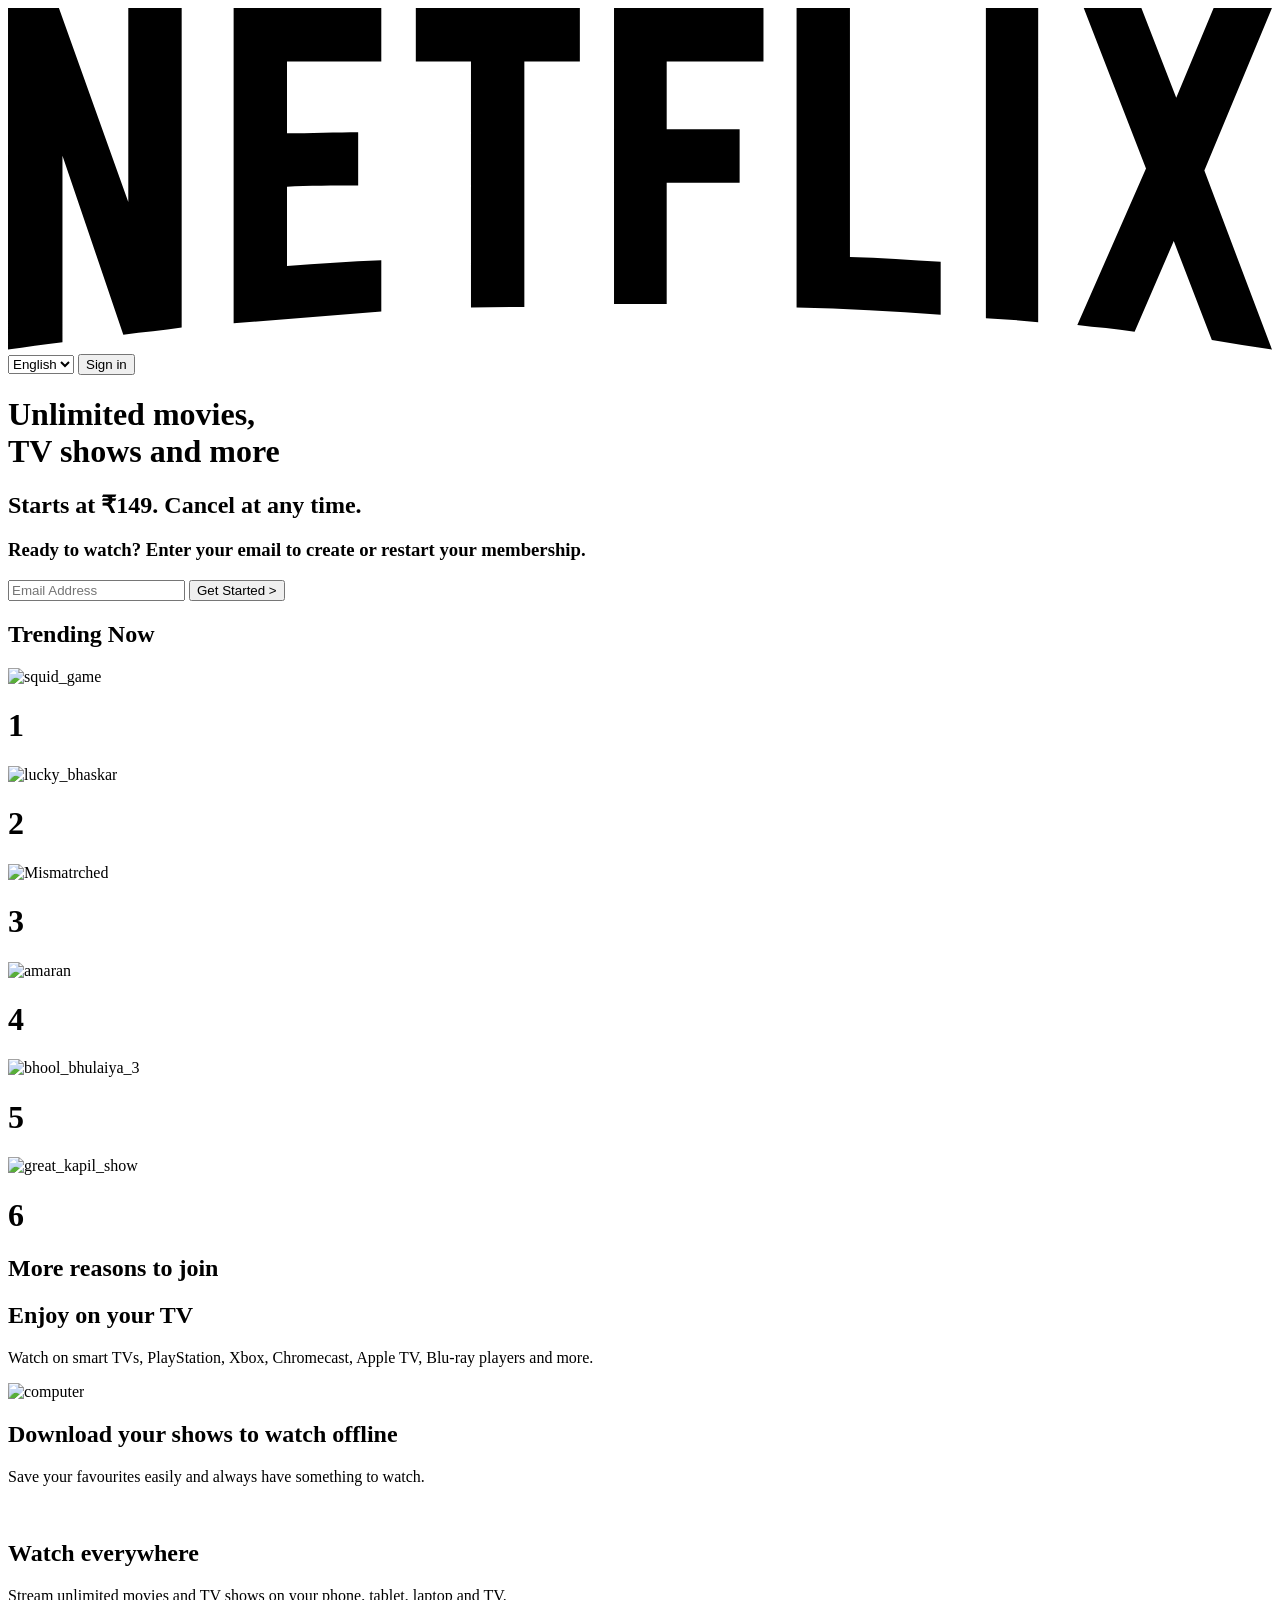
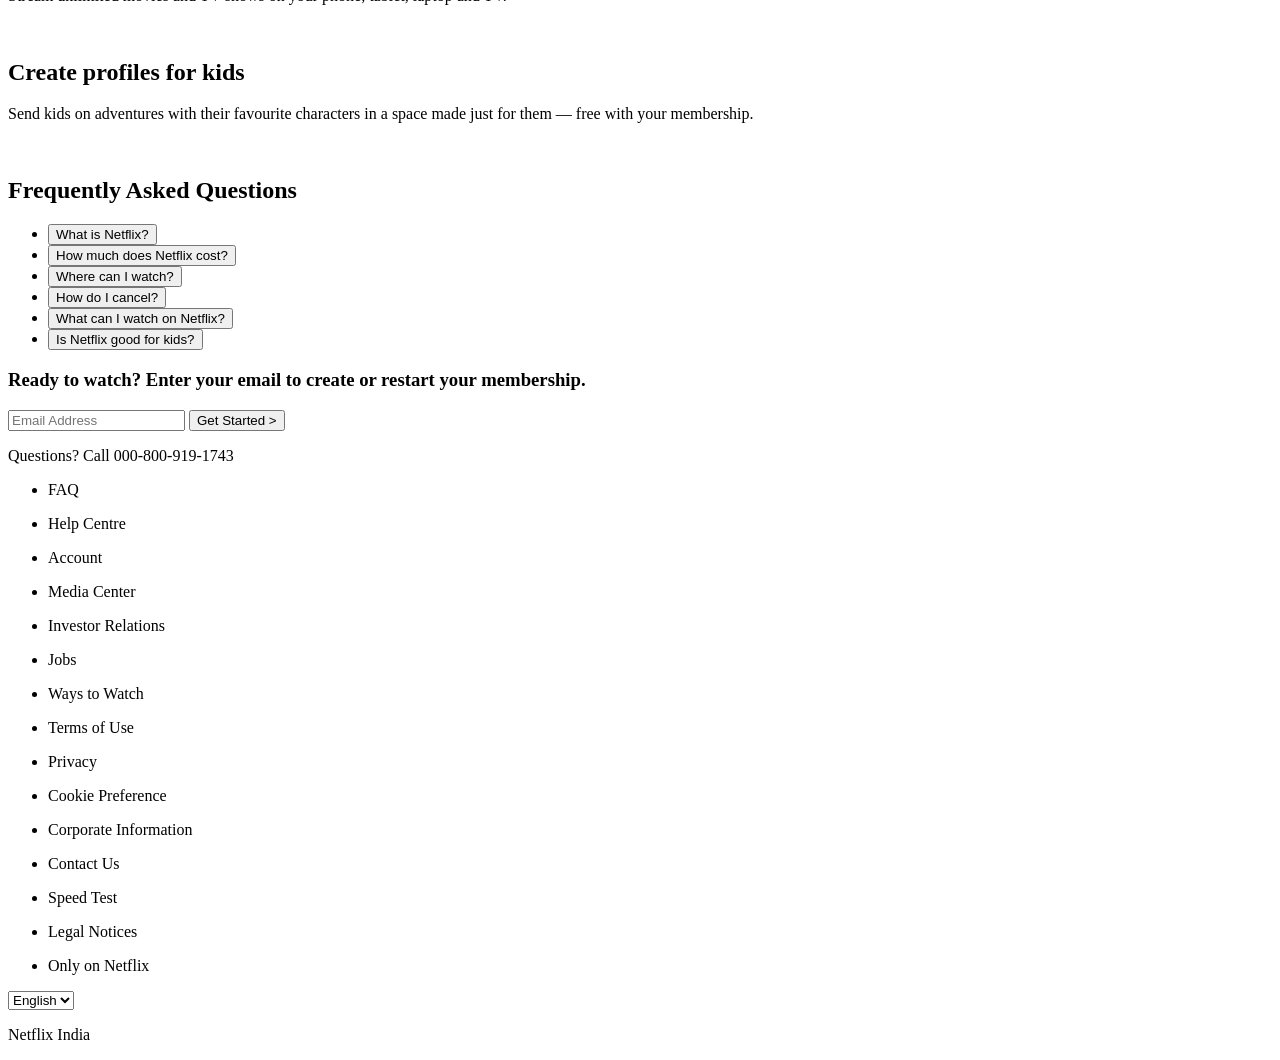
==== index.html @ cab389db "Rename Netflix/Netflix.html to index.html" ====
<!DOCTYPE html>
<html lang="en">

<head>
    <meta charset="UTF-8">
    <meta name="viewport" content="width=device-width, initial-scale=1.0">
    <meta name="description"
        content="Netflix is a streaming service that offers a wide variety of award-winning TV shows, movies, anime, documentaries">
    <title>Netflix India - Watch TV shows, movies, anime, documentaries.</title>
    <link rel="stylesheet" href="Netflix.css">
</head>

<body>
    <header>
        <div class="main">
            <div class="nav">
                <div class="logo">
                    <span><svg viewBox="0 0 111 30" version="1.1" xmlns="http://www.w3.org/2000/svg"
                            xmlns:xlink="http://www.w3.org/1999/xlink" aria-hidden="true" role="img"
                            class="default-ltr-cache-1d568uk ev1dnif2">
                            <g>
                                <path
                                    d="M105.06233,14.2806261 L110.999156,30 C109.249227,29.7497422 107.500234,29.4366857 105.718437,29.1554972 L102.374168,20.4686475 L98.9371075,28.4375293 C97.2499766,28.1563408 95.5928391,28.061674 93.9057081,27.8432843 L99.9372012,14.0931671 L94.4680851,-5.68434189e-14 L99.5313525,-5.68434189e-14 L102.593495,7.87421502 L105.874965,-5.68434189e-14 L110.999156,-5.68434189e-14 L105.06233,14.2806261 Z M90.4686475,-5.68434189e-14 L85.8749649,-5.68434189e-14 L85.8749649,27.2499766 C87.3746368,27.3437061 88.9371075,27.4055675 90.4686475,27.5930265 L90.4686475,-5.68434189e-14 Z M81.9055207,26.93692 C77.7186241,26.6557316 73.5307901,26.4064111 69.250164,26.3117443 L69.250164,-5.68434189e-14 L73.9366389,-5.68434189e-14 L73.9366389,21.8745899 C76.6248008,21.9373887 79.3120255,22.1557784 81.9055207,22.2804387 L81.9055207,26.93692 Z M64.2496954,10.6561065 L64.2496954,15.3435186 L57.8442216,15.3435186 L57.8442216,25.9996251 L53.2186709,25.9996251 L53.2186709,-5.68434189e-14 L66.3436123,-5.68434189e-14 L66.3436123,4.68741213 L57.8442216,4.68741213 L57.8442216,10.6561065 L64.2496954,10.6561065 Z M45.3435186,4.68741213 L45.3435186,26.2498828 C43.7810479,26.2498828 42.1876465,26.2498828 40.6561065,26.3117443 L40.6561065,4.68741213 L35.8121661,4.68741213 L35.8121661,-5.68434189e-14 L50.2183897,-5.68434189e-14 L50.2183897,4.68741213 L45.3435186,4.68741213 Z M30.749836,15.5928391 C28.687787,15.5928391 26.2498828,15.5928391 24.4999531,15.6875059 L24.4999531,22.6562939 C27.2499766,22.4678976 30,22.2495079 32.7809542,22.1557784 L32.7809542,26.6557316 L19.812541,27.6876933 L19.812541,-5.68434189e-14 L32.7809542,-5.68434189e-14 L32.7809542,4.68741213 L24.4999531,4.68741213 L24.4999531,10.9991564 C26.3126816,10.9991564 29.0936358,10.9054269 30.749836,10.9054269 L30.749836,15.5928391 Z M4.78114163,12.9684132 L4.78114163,29.3429562 C3.09401069,29.5313525 1.59340144,29.7497422 0,30 L0,-5.68434189e-14 L4.4690224,-5.68434189e-14 L10.562377,17.0315868 L10.562377,-5.68434189e-14 L15.2497891,-5.68434189e-14 L15.2497891,28.061674 C13.5935889,28.3437998 11.906458,28.4375293 10.1246602,28.6868498 L4.78114163,12.9684132 Z">
                                </path>
                            </g>
                        </svg></span>
                </div>
                <div class="nav_buttons">
                    <select name="LANGUAGE" id="language">
                        <option value="english" selected>English</option>
                        <option value="hindi">Hindi</option>
                    </select>
                    <button id="Sign">Sign in</button>
                </div>
            </div>
            <div class="content">
                <div class="context">
                    <div class="headings">
                        <h1>Unlimited movies,<br />TV shows and more</h1>
                        <h2>Starts at ₹149. Cancel at any time.</h2>
                    </div>
                    <div class="filed">
                        <h3>Ready to watch? Enter your email to create or restart your membership.</h3>
                        <input type="email" name="e-mail" id="e-mail" placeholder="Email Address">
                        <button id="get">Get Started ></button>
                    </div>
                </div>
            </div>
        </div>
        </div>
    </header>
    <article>
        <div class="curve">
            <div class="bd">
            </div>
            <div class="col">
            </div>
        </div>
    </article>
    <main>
        <div class="trend">
            <div class="trend_h">
                <h2>Trending Now</h2>
            </div>
            <div class="trend_img">
                <div class="t1">
                    <img src="https://occ-0-3213-3646.1.nflxso.net/dnm/api/v6/mAcAr9TxZIVbINe88xb3Teg5_OA/AAAABTsIHqmKvuiJaunFg-3M7eRlEBPik8Un-eqTK-od9x48LzeGITagPm82bIopTRvyhIEMehQNdXN2qfj0AVpDTMhftqYStaCieJdbO-jfhSkFUVGBs9eYkpkjdzOj_UCKZi53.webp?r=06c"
                        alt="squid_game">
                    <div class="textover">
                        <h1>1</h1>
                    </div>
                </div>
                <div class="t2">
                    <img src="https://occ-0-3213-3646.1.nflxso.net/dnm/api/v6/mAcAr9TxZIVbINe88xb3Teg5_OA/AAAABcJkAYihjBQ5SjWbwydLdZE8Dm1cJ0whRc21AEIS4V0VO8w65lEDAW5gwzTFTUuNqVTgBcgucwr6rMeRHra3xlru9n1CCtfOm1s.webp?r=e1d"
                        alt="lucky_bhaskar">
                    <div class="textover">
                        <h1>2</h1>
                    </div>
                </div>
                <div class="t3">
                    <img src="https://occ-0-3213-3646.1.nflxso.net/dnm/api/v6/mAcAr9TxZIVbINe88xb3Teg5_OA/AAAABZJH5UgOhy6NyDoAfEigLLNPRc_cw2W7Gz87mbTfvRDHbr1fLHhrPpcKQdXnREMcUcZbnX8_ZK8mYS1CgW8B4NXHcTA-grl4BSpgtPn-jMwZpsh7Kk2XcJArjUbsdp0u5JLX.webp?r=e02"
                        alt="Mismatrched">
                    <div class="textover">
                        <h1>3</h1>
                    </div>
                </div>
                <div class="t4">
                    <img src="https://occ-0-3213-3646.1.nflxso.net/dnm/api/v6/mAcAr9TxZIVbINe88xb3Teg5_OA/AAAABVE91f6aWyMar1MbOlxTXz8tSOaRNfaxo1D_4gcXoFNjolQxTBRw3mR0zUZ_X7ALDtNQ0TpVTAXCPitJJUUlMbF9Pza5xOeHCrc.webp?r=bf7"
                        alt="amaran">
                    <div class="textover">
                        <h1>4</h1>
                    </div>
                </div>
                <div class="t5">
                    <img src="https://occ-0-3213-3646.1.nflxso.net/dnm/api/v6/mAcAr9TxZIVbINe88xb3Teg5_OA/AAAABScSAnI47ovoETcYBhKCILXN91D3uCQTeh3aG24EF1iRpP7YNh86hK0eF8JkfKAzdNYZcjcvLy4UB_BpSQgg2AcvjjRMpP6A8C0.webp?r=4bd"
                        alt="bhool_bhulaiya_3">
                    <div class="textover">
                        <h1>5</h1>
                    </div>
                </div>
                <div class="t6">
                    <img src="https://occ-0-3213-3646.1.nflxso.net/dnm/api/v6/mAcAr9TxZIVbINe88xb3Teg5_OA/AAAABWbVt8SbLqwQtrRbCG9VpQXX_Z6c57wYpD_UHJSW-eTT-oVf11K79jU-gQjcRfKqQ4aqPgsRjrPNLPcxfS1P6INHzVIQqhI7huMP5no6v-7or-WycCWfHPXs4xQmfZx0CvOY.webp?r=b91"
                        alt="great_kapil_show">
                    <div class="textover">
                        <h1>6</h1>
                    </div>
                </div>
            </div>
        </div>
        <div class="reason">
            <div class="reason_h">
                <h2>More reasons to join</h2>
            </div>
            <div class="reason_img">
                <div class="r1">
                    <div class="r1_h">
                        <h2>Enjoy on your TV</h2>
                    </div>
                    <div class="r1_p">
                        <p>Watch on smart TVs, PlayStation, Xbox, Chromecast, Apple TV, Blu-ray players and more.</p>
                    </div>
                    <div class="r1_img">
                        <img src="netflix1.png" alt="computer">
                    </div>
                </div>
                <div class="r2">
                    <div class="r2_h">
                        <h2>Download your shows to watch offline</h2>
                    </div>
                    <div class="r2_p">
                        <p>Save your favourites easily and always have something to watch.</p>
                    </div>
                    <div class="r2_img">
                        <img src="netflix2.png" alt="">
                    </div>
                </div>
                <div class="r3">
                    <div class="r3_h">
                        <h2>Watch everywhere</h2>
                    </div>
                    <div class="r3_p">
                        <p>Stream unlimited movies and TV shows on your phone, tablet, laptop and TV.</p>
                    </div>
                    <div class="r3_img">
                        <img src="netflix3.png" alt="">
                    </div>
                </div>
                <div class="r4">
                    <div class="r4_h">
                        <h2>Create profiles for kids</h2>
                    </div>
                    <div class="r4_p">
                        <p>Send kids on adventures with their favourite characters in a space made just for them — free
                            with your membership.</p>
                    </div>
                    <div class="r4_img">
                        <img src="netflix4.png" alt="">
                    </div>
                </div>
            </div>
        </div>
        <div class="ques">
            <div class="ques_h">
                <h2>Frequently Asked Questions</h2>
            </div>
            <div class="ques_q">
                <ul class="list">
                    <li><button class="btn_ques">What is Netflix?</button></li>
                    <li><button class="btn_ques">How much does Netflix cost?</button></li>
                    <li><button class="btn_ques">Where can I watch?</button></li>
                    <li><button class="btn_ques">How do I cancel?</button></li>
                    <li><button class="btn_ques">What can I watch on Netflix?</button></li>
                    <li><button class="btn_ques">Is Netflix good for kids?</button></li>
                </ul>
            </div>
        </div>
        <div class="last">
            <div class="filed">
                <h3>Ready to watch? Enter your email to create or restart your membership.</h3>
                <input type="email" name="e-mail" id="e-mail" placeholder="Email Address">
                <button id="get">Get Started ></button>
            </div>
        </div>
    </main>
    <footer>
        <div class="foot">
            <div class="para">
                <p>Questions? Call 000-800-919-1743</p>
            </div>
            <div class="foot1">
                    <ul class="flist">
                        <li>
                            <p>FAQ</p>
                        </li>
                        <li>
                            <p>Help Centre</p>
                        </li>
                        <li>
                            <p>Account</p>
                        </li>
                        <li>
                            <p>Media Center</p>
                        </li>
                        <li>
                            <p>Investor Relations</p>
                        </li>
                        <li>
                            <p>Jobs</p>
                        </li>
                        <li>
                            <p>Ways to Watch</p>
                        </li>
                        <li>
                            <p>Terms of Use</p>
                        </li>
                        <li>
                            <p>Privacy</p>
                        </li>
                        <li>
                            <p>Cookie Preference</p>
                        </li>
                        <li>
                            <p>Corporate Information</p>
                        </li>
                        <li>
                            <p>Contact Us</p>
                        </li>
                        <li>
                            <p>Speed Test</p>
                        </li>
                        <li>
                            <p>Legal Notices</p>
                        </li>
                        <li>
                            <p>Only on Netflix</p>
                        </li>
                    </ul>
            </div>
            <div class="foot_btn">
                <select name="LANGUAGE" id="language">
                    <option value="english" selected>English</option>
                    <option value="hindi">Hindi</option>
                </select>
            </div>
            <div class="end">
                <p>Netflix India</p>
            </div>
        </div>
    </footer>
</body>

</html>
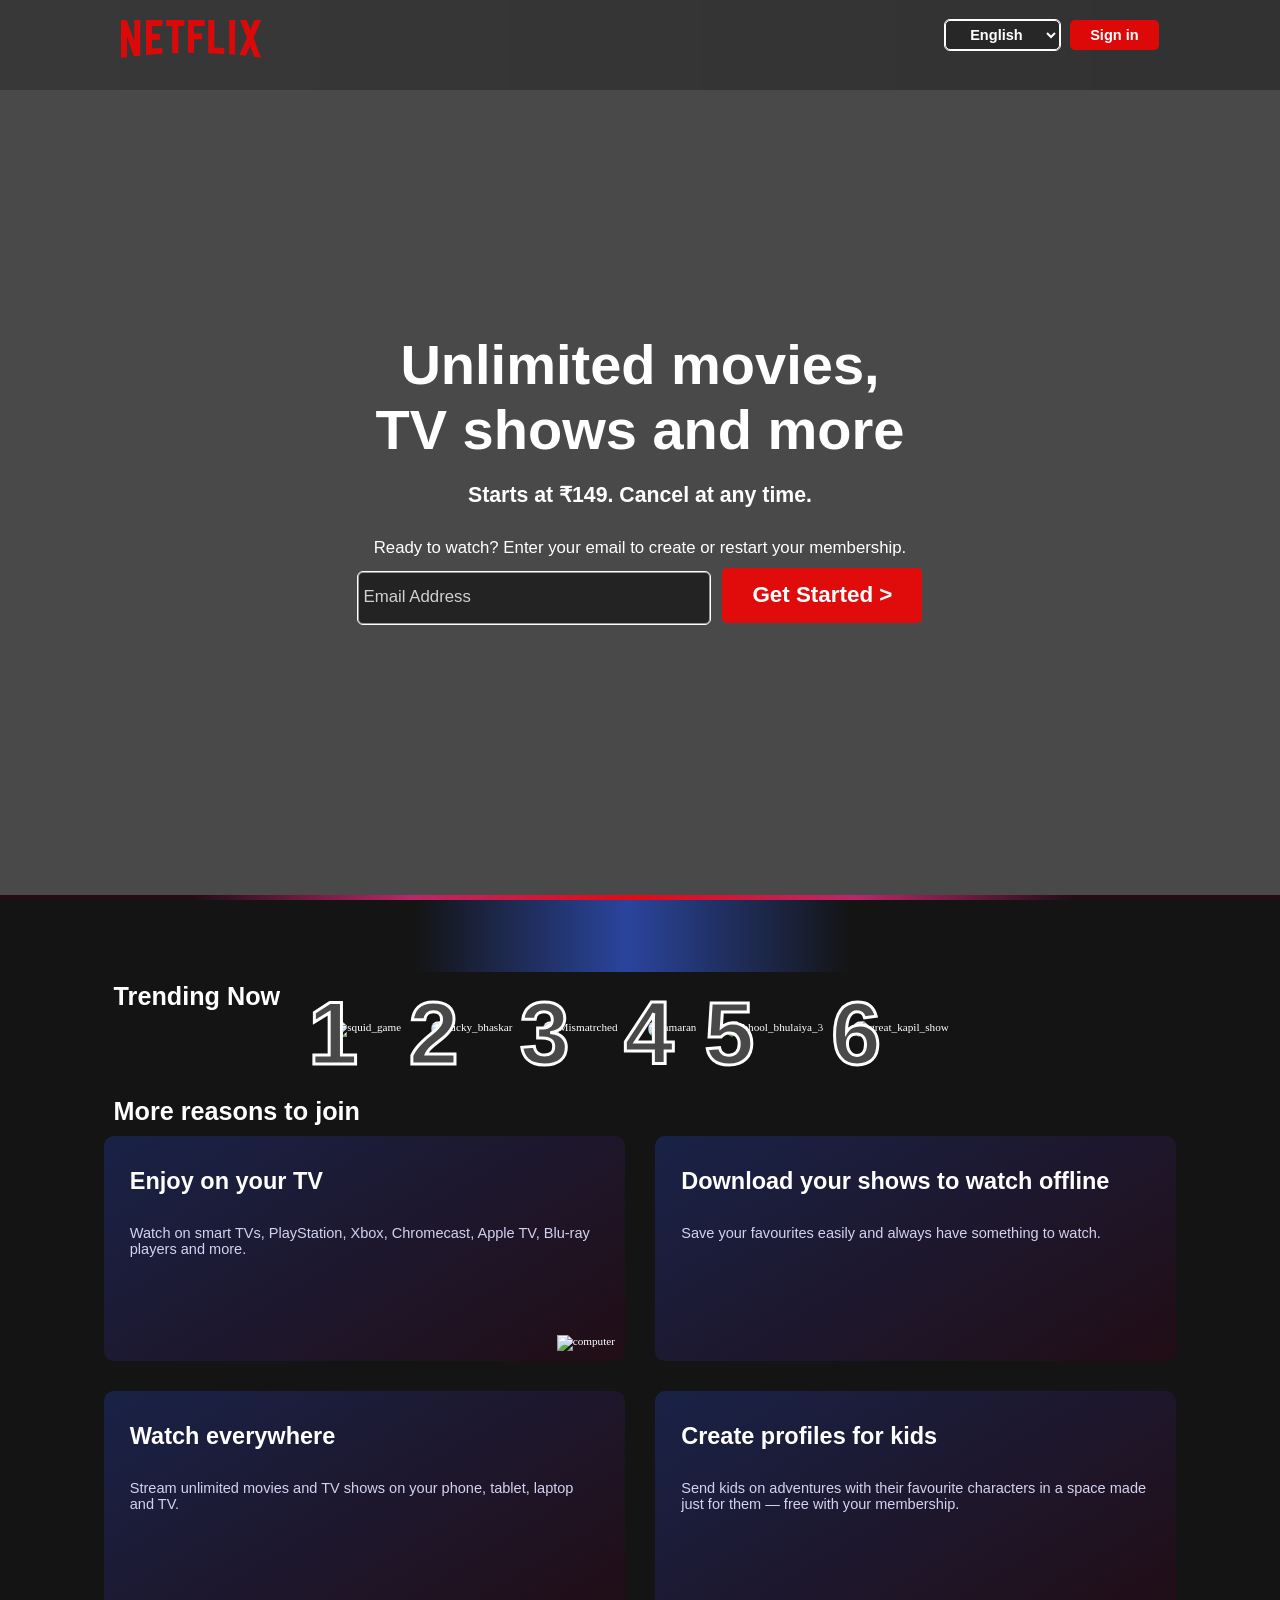
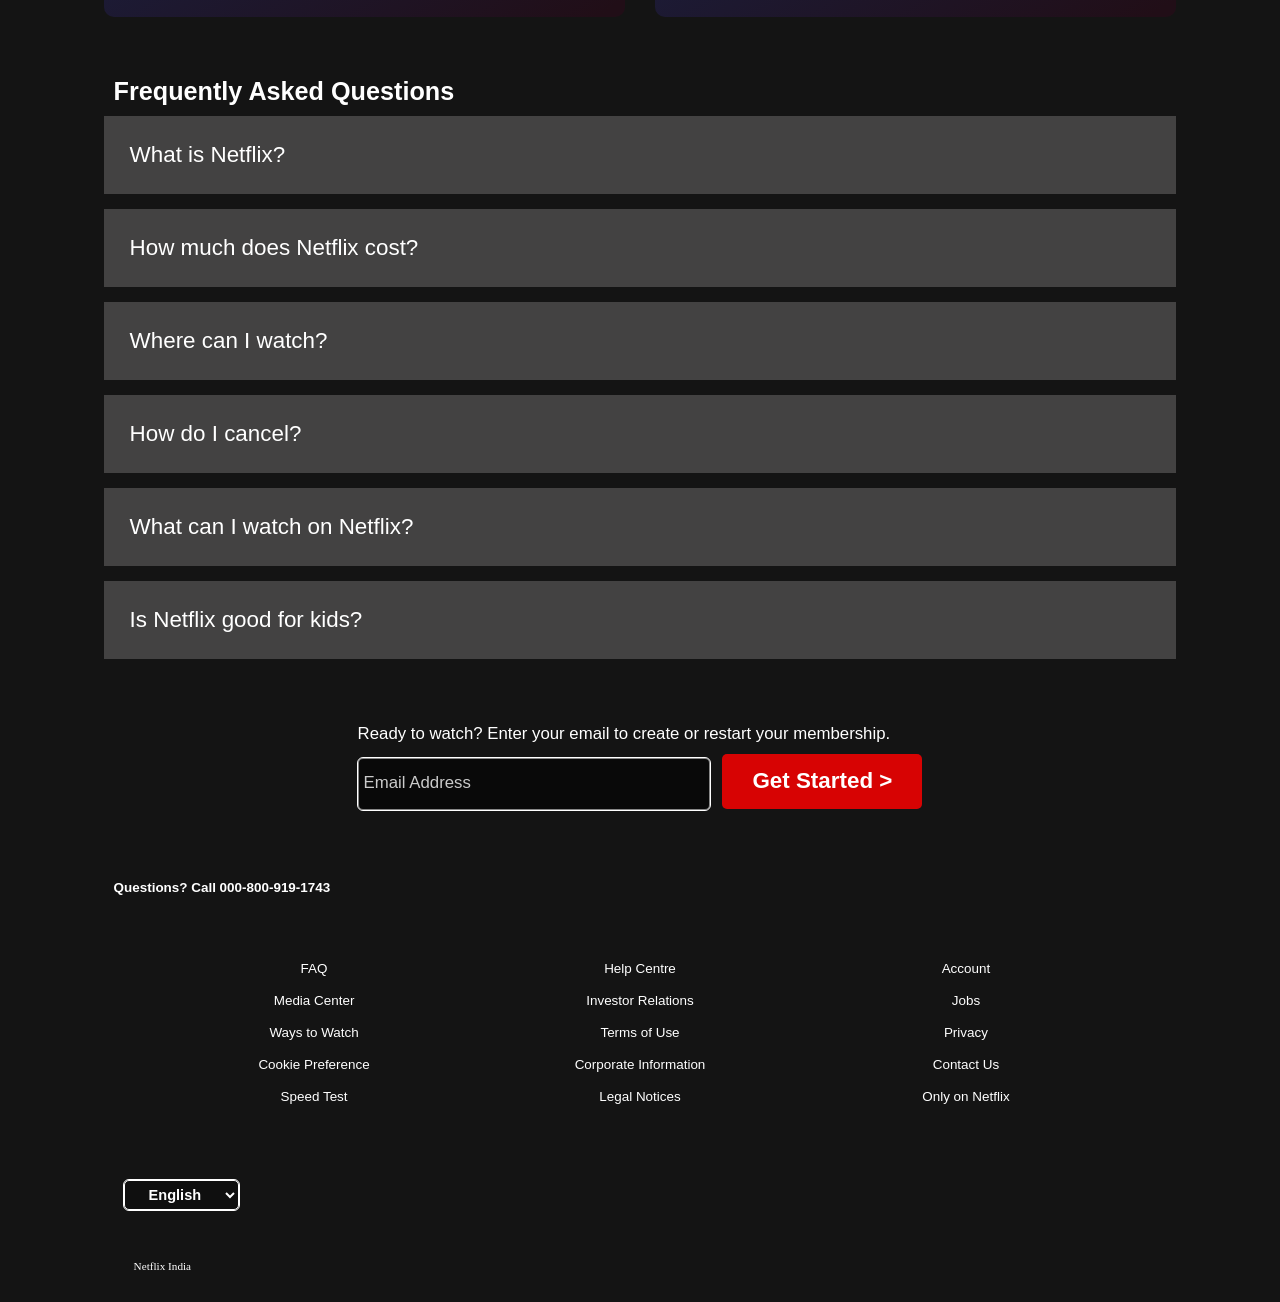
==== commit c05e54af: "Change stylesheet link in index.html Updated stylesheet link from 'Netflix.css' to 'style.css'." ====
--- a/index.html
+++ b/index.html
@@ -7,7 +7,7 @@
     <meta name="description"
         content="Netflix is a streaming service that offers a wide variety of award-winning TV shows, movies, anime, documentaries">
     <title>Netflix India - Watch TV shows, movies, anime, documentaries.</title>
-    <link rel="stylesheet" href="Netflix.css">
+    <link rel="stylesheet" href="style.css">
 </head>
 
 <body>
--- a/style.css
+++ b/style.css
@@ -0,0 +1,516 @@
+* {
+    margin: 0;
+    padding: 0;
+}
+
+html {
+    font-size: 70%;
+}
+
+.main {
+    background-image:
+        linear-gradient(to right, rgba(0, 0, 0, 0.712), rgba(0, 0, 0, 0.712)),
+        url("https://assets.nflxext.com/ffe/siteui/vlv3/aa9edac4-a0e6-4f12-896e-32c518daec62/web/IN-en-20241223-TRIFECTA-perspective_1502c512-be5f-4f14-b21a-e3d75fe159ab_large.jpg");
+    background-size: cover;
+    background-position: center;
+    object-fit: cover;
+    opacity: 4.7;
+    filter: blur(0.3px);
+    width: 100vw;
+    height: 100vh;
+}
+
+.nav {
+    height: 10vh;
+    background: linear-gradient(to right, rgb(0 0 0 / 23%), rgb(0 0 0 / 32%)) #06060600;
+    display: flex;
+    justify-content: space-evenly;
+    box-sizing: content-box;
+}
+
+.logo {
+    min-width: 40%;
+    display: flex;
+    padding: 20px 20px;
+    justify-content: flex-start;
+}
+
+.logo svg {
+    width: 140px;
+    color: rgba(255, 0, 0, 0.831);
+    fill: currentColor;
+}
+
+.nav_buttons {
+    min-width: 30%;
+    display: flex;
+    padding: 20px 20px;
+    justify-content: flex-end;
+    gap: 10px;
+}
+
+#language,
+#language option {
+    background-color: rgb(0 0 0 / 23%);
+    color: white;
+    font-family: 'Segoe UI', Tahoma, Geneva, Verdana, sans-serif;
+    border-radius: 5px;
+    border: 1px solid white;
+    outline: 1px solid white;
+    font-weight: 600;
+    font-size: 1.3rem;
+    align-content: center;
+    padding: 0px 20px;
+    height: 30px;
+}
+
+#Sign {
+    align-content: center;
+    background-color: rgba(255, 0, 0, 0.831);
+    color: white;
+    font-family: 'Segoe UI', Tahoma, Geneva, Verdana, sans-serif;
+    font-weight: 600;
+    font-size: 1.3rem;
+    border-radius: 5px;
+    border: 0px;
+    padding: 0px 20px;
+    height: 30px;
+    text-wrap: wrap;
+}
+
+.content {
+    height: 70vh;
+    display: flex;
+    flex-direction: column;
+    align-content: center;
+    justify-content: center;
+    text-align: center;
+    margin-top: 75px;
+}
+
+.headings h1 {
+    color: white;
+    font-family: 'Segoe UI', Tahoma, Geneva, Verdana, sans-serif;
+    font-weight: 900;
+    font-size: 5rem;
+    padding: 5px;
+}
+
+.headings h2 {
+    color: white;
+    font-family: 'Segoe UI', Tahoma, Geneva, Verdana, sans-serif;
+    font-weight: 600;
+    font-size: 1.9rem;
+    padding: 15px;
+}
+
+.filed {
+    margin-top: 5px;
+    padding: 10px;
+    box-sizing: border-box;
+    align-items: center;
+}
+
+.filed h3 {
+    color: white;
+    font-family: 'Segoe UI', Tahoma, Geneva, Verdana, sans-serif;
+    font-weight: 450;
+    font-size: 1.5rem;
+}
+
+input {
+    width: 350px;
+    height: 50px;
+    background-color: rgba(0, 0, 0, 0.525);
+    border: 1px solid rgba(255, 255, 255, 0.518);
+    border-radius: 5px;
+    outline: 1px solid white;
+    margin-right: 10px;
+    margin-top: 10px;
+}
+
+input::placeholder {
+    color: rgba(255, 255, 255, 0.788);
+    font-family: 'Segoe UI', Tahoma, Geneva, Verdana, sans-serif;
+    font-weight: 300;
+    font-size: 1.5rem;
+    padding-left: 5px;
+}
+
+#get {
+    background-color: rgba(255, 0, 0, 0.831);
+    color: white;
+    font-family: 'Segoe UI', Tahoma, Geneva, Verdana, sans-serif;
+    font-weight: 600;
+    font-size: 2rem;
+    border-radius: 5px;
+    border: 0px;
+    padding: 0px 30px;
+    text-align: center;
+    height: 55px;
+    margin-top: 10px;
+}
+
+.curve {
+    width: 100vw;
+    height: .1px;
+    z-index: 1;
+    position: relative;
+    margin-bottom: 8vh;
+}
+
+.bd {
+    position: absolute;
+    top: 0;
+    right: 0;
+    bottom: 0;
+    left: 0;
+    z-index: 1;
+    margin-top: -.45rem;
+    border-radius: inherit;
+    background: linear-gradient(to right, rgba(33, 13, 22, 1) 15%, rgba(184, 40, 105, 1), rgba(229, 9, 20, 1), rgba(184, 40, 105, 1), rgba(33, 13, 22, 1) 84%)
+}
+
+.col {
+    height: 8vh;
+    background: linear-gradient(to right, rgba(0, 0, 0, 0.92) 16%, rgba(0, 0, 0, 0.92), rgba(8, 39, 141, 0.863)49%, rgba(0, 0, 0, 0.92), rgba(0, 0, 0, 0.92) 84%)
+}
+
+main {
+    background-color: rgba(0, 0, 0, 0.92);
+    display: flex;
+    justify-content: center;
+    flex-direction: column;
+    padding: 0rem 9.25rem;
+    box-sizing: border-box;
+}
+
+.trend {
+    color: white;
+    display: flex;
+    justify-content: center;
+    flex-direction: column;
+}
+
+.trend_h {
+    font-family: 'Segoe UI', Tahoma, Geneva, Verdana, sans-serif;
+    font-weight: 600;
+    font-size: 1.5rem;
+    margin: 10px;
+    display: inline-flex;
+}
+
+.trend_img {
+    display: flex;
+    justify-content: center;
+    gap: 30px;
+    margin-bottom: 50px;
+}
+
+.t1,
+.t2,
+.t3,
+.t4,
+.t5,
+.t6 {
+    position: relative;
+}
+
+.t1 img,
+.t2 img,
+.t3 img,
+.t4 img,
+.t5 img,
+.t6 img {
+    border-radius: 10px;
+}
+
+.textover {
+    position: absolute;
+    top: 75%;
+    left: 3%;
+    transform: translate(-50%, -50%);
+    color: rgb(73, 73, 73);
+    text-align: center;
+    padding: 10px;
+}
+
+.textover h1 {
+    margin: 0;
+    font-size: 8rem;
+    font-family: 'Segoe UI', Tahoma, Geneva, Verdana, sans-serif;
+    font-weight: 800;
+    -webkit-text-stroke: 3px white;
+}
+
+.t1:hover,
+.t2:hover,
+.t3:hover,
+.t4:hover,
+.t5:hover,
+.t6:hover {
+    transform: scale(1.1);
+    transition: transform 0.2s ease-in-out;
+}
+
+.reason {
+    color: white;
+    display: flex;
+    justify-content: center;
+    flex-direction: column;
+    box-sizing: border-box;
+}
+
+.reason_h {
+    font-family: 'Segoe UI', Tahoma, Geneva, Verdana, sans-serif;
+    font-weight: 600;
+    font-size: 1.5rem;
+    margin: 10px;
+    display: inline-flex;
+}
+
+.reason_img {
+    display: flex;
+    justify-content: center;
+    gap: 30px;
+    margin-bottom: 50px;
+}
+
+.r1,
+.r2,
+.r3,
+.r4 {
+    border-radius: 10px;
+    position: relative;
+    background: linear-gradient(149deg, #192247 0%, #210e17 96.86%);
+    padding: 1.5rem 1rem 8rem 1rem;
+}
+
+.r1_h,
+.r2_h,
+.r3_h,
+.r4_h {
+    font-family: 'Segoe UI', Tahoma, Geneva, Verdana, sans-serif;
+    font-weight: 550;
+    font-size: 1.4rem;
+    margin: 15px;
+    display: inline-flex;
+}
+
+.r1_p,
+.r2_p,
+.r3_p,
+.r4_p {
+    color: rgb(211, 211, 241);
+    font-family: 'Segoe UI', Tahoma, Geneva, Verdana, sans-serif;
+    font-weight: 500;
+    font-size: 1.3rem;
+    margin: 15px;
+    display: inline-flex;
+}
+
+.r1_img,
+.r2_img,
+.r3_img,
+.r4_img {
+    position: absolute;
+    bottom: 0;
+    right: 0;
+    padding: 10px;
+}
+
+.r1_img img,
+.r2_img img,
+.r3_img img,
+.r4_img img {
+    width: 60px;
+}
+
+.ques {
+    color: white;
+    box-sizing: border-box;
+}
+
+.ques_h {
+    font-family: 'Segoe UI', Tahoma, Geneva, Verdana, sans-serif;
+    font-weight: 600;
+    font-size: 1.5rem;
+    margin: 10px;
+    display: inline-flex;
+}
+
+.ques_q {
+    margin-bottom: 50px;
+}
+
+.list {
+    list-style: none;
+    padding: 0;
+}
+
+.list li {
+    margin-bottom: 15px;
+    border: 1px solid rgb(67, 66, 66);
+}
+
+.btn_ques {
+    width: 100%;
+    background-color: rgb(67, 66, 66);
+    color: white;
+    padding: 25px;
+    border: none;
+    text-align: left;
+    font-size: 2rem;
+    transition: background-color 0.3s;
+}
+
+.btn_ques:hover {
+    background-color: #6c6767;
+}
+
+.last {
+    display: flex;
+    justify-content: center;
+    margin-bottom: 50px;
+}
+
+footer {
+    background-color: rgba(0, 0, 0, 0.92);
+    display: flex;
+    justify-content: center;
+    flex-direction: column;
+    padding: 0rem 9.25rem;
+    box-sizing: border-box;
+}
+
+.foot {
+    color: white;
+    display: flex;
+    flex-direction: column;
+}
+
+.para p {
+    font-family: 'Segoe UI', Tahoma, Geneva, Verdana, sans-serif;
+    font-weight: 600;
+    font-size: 1.2rem;
+    margin: 10px;
+    display: inline-flex;
+}
+
+.foot1 {
+    display: flex;
+    flex-direction: column;
+    margin:50px;
+}
+
+.flist {
+    display: grid;
+    grid-template-columns: repeat(4, 1fr);
+    gap: 5px;
+    list-style: none;
+    padding: 0;
+}
+
+.flist li {
+    text-align: center;
+    padding: 6px;
+    font-family: 'Segoe UI', Tahoma, Geneva, Verdana, sans-serif;
+    font-weight: 400;
+    font-size: 1.2rem;
+}
+
+.foot_btn{
+    margin:20px;
+    display:inline-flex;
+}
+
+.end{
+    margin:30px;
+    display:inline-flex;
+}
+@media (max-width:1300px) {
+
+    .trend_img,
+    .reason_img {
+        flex-wrap: wrap;
+    }
+
+    .r1,
+    .r2,
+    .r3,
+    .r4 {
+        flex: 0 0 calc(50% - 15px);
+        box-sizing: border-box;
+    }
+
+    .flist {
+        grid-template-columns: repeat(3, 1fr);
+    }
+}
+
+@media (max-width:590px) {
+    html {
+        font-size: 60%;
+    }
+
+    .logo,
+    .nav_buttons {
+        min-width: 20%;
+        padding: 10px 10px;
+    }
+
+    #language,
+    #language option,
+    #Sign {
+        padding: 0px 10px;
+        height: 30px;
+    }
+
+    input {
+        width: 320px;
+        height: 30px;
+    }
+
+    #get {
+        padding: 0px 20px;
+        height: 30px;
+    }
+
+    .trend_img,
+    .reason_img {
+        flex-wrap: wrap;
+    }
+
+    .flist {
+        grid-template-columns: repeat(2, 1fr);
+    }
+}
+
+@media (max-width:350px) {
+    html {
+        font-size: 50%;
+    }
+
+    .nav {
+        flex-direction: column;
+    }
+
+    input {
+        max-width: 180px;
+        max-height: 25px;
+    }
+
+    #get {
+        padding: 0px 10px;
+        max-height: 40px;
+    }
+
+    .trend_img,
+    .reason_img {
+        flex-wrap: wrap;
+    }
+
+    .flist {
+        grid-template-columns: repeat(1, 1fr);
+    }
+}
